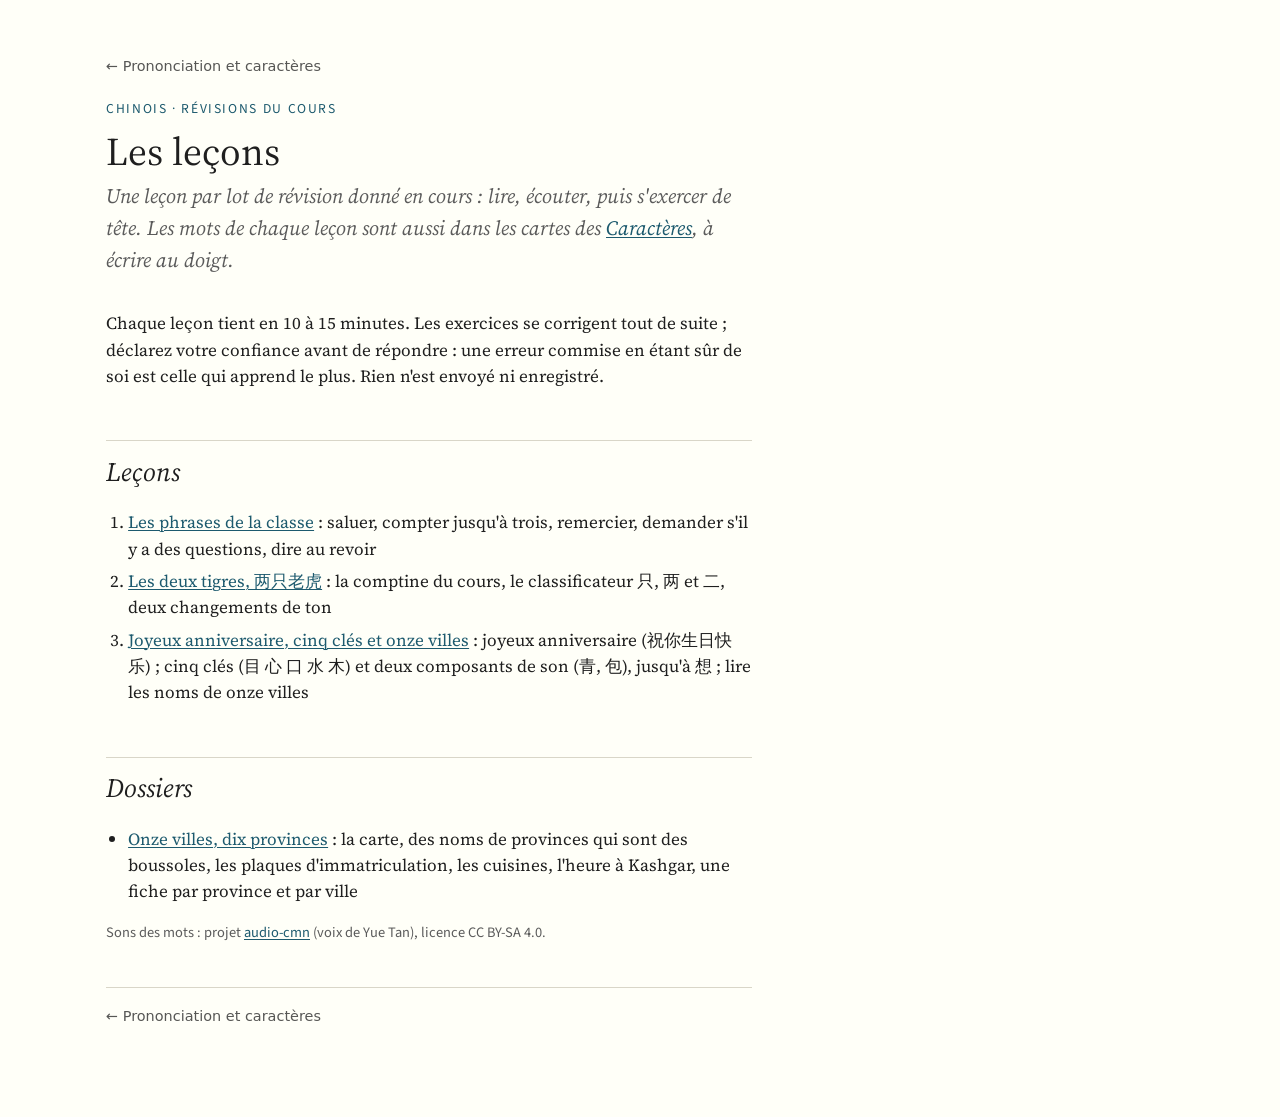
==== cours/index.html @ 0b8f527f "Leçons du cours sur le site : onglet « Leçons », pages publiques sans Agent Teach Les leçons et le d" ====
<!doctype html>
<html lang="fr" data-public>
<head>
<meta charset="utf-8">
<meta name="viewport" content="width=device-width, initial-scale=1">
<title>Chinois · Leçons</title>
<meta name="description" content="Leçons de révision du cours de chinois : les phrases de la classe, les chansons, les caractères et leurs composants.">
<link rel="stylesheet" href="assets/cours.css">
</head>
<body>
<main>
  <nav class="fil-retour" aria-label="Retour"><a href="../">← Prononciation et caractères</a></nav>
  <p class="surtitre">Chinois · révisions du cours</p>
  <h1>Les leçons</h1>
  <p class="chapeau">Une leçon par lot de révision donné en cours : lire, écouter, puis s'exercer de tête. Les mots de chaque leçon sont aussi dans les cartes des <a href="../hanzi/">Caractères</a>, à écrire au doigt.</p>
  <p>Chaque leçon tient en 10 à 15 minutes. Les exercices se corrigent tout de suite ; déclarez votre confiance avant de répondre : une erreur commise en étant sûr de soi est celle qui apprend le plus. Rien n'est envoyé ni enregistré.</p>

  <h2 id="lecons">Leçons</h2>
  <ol>
    <li><a href="lessons/0001-phrases-de-la-classe.html">Les phrases de la classe</a> : saluer, compter jusqu'à trois, remercier, demander s'il y a des questions, dire au revoir</li>
    <li><a href="lessons/0002-deux-tigres.html">Les deux tigres, 两只老虎</a> : la comptine du cours, le classificateur 只, 两 et 二, deux changements de ton</li>
    <li><a href="lessons/0003-troisieme-cours.html">Joyeux anniversaire, cinq clés et onze villes</a> : joyeux anniversaire (祝你生日快乐) ; cinq clés (目 心 口 水 木) et deux composants de son (青, 包), jusqu'à 想 ; lire les noms de onze villes</li>
  </ol>

  <h2 id="dossiers">Dossiers</h2>
  <ul>
    <li><a href="reference/villes-et-provinces.html">Onze villes, dix provinces</a> : la carte, des noms de provinces qui sont des boussoles, les plaques d'immatriculation, les cuisines, l'heure à Kashgar, une fiche par province et par ville</li>
  </ul>

  <p class="score">Sons des mots : projet <a href="https://github.com/hugolpz/audio-cmn">audio-cmn</a> (voix de Yue Tan), licence CC BY-SA 4.0.</p>
  <nav class="fil-retour bas" aria-label="Retour"><a href="../">← Prononciation et caractères</a></nav>
</main>
</body>
</html>
---- cours/assets/cours.css ----
/* Feuille de style commune aux leçons et fiches de Chinois (reprise d'Ornithologie, elle-même reprise de Parades topologiques).
   Inspiration : mise en page de Tufte (colonne de texte étroite, notes en marge). */

@import url("https://fonts.googleapis.com/css2?family=Source+Serif+4:ital,opsz,wght@0,8..60,400;0,8..60,600;1,8..60,400&family=Source+Sans+3:wght@400;600&family=JetBrains+Mono:wght@400&display=swap");

:root {
  --fond: #fffff8;
  --encre: #1f1f1f;
  --encre-douce: #5b5b5b;
  --filet: #d9d6c8;
  --accent: #1d5a6e;          /* bleu pétrole : titres, liens */
  --surface: #f6f3e6;         /* encadrés */
  --ok: #2e6b30;
  --ok-fond: #e7f1e3;
  --ko: #a1271b;
  --ko-fond: #f8e5e1;
  --alerte: #b26a00;
  --ligne-ouverte: #a8a49a;
  --serif: "Source Serif 4", "Georgia", "Cambria", serif;
  --sans: "Source Sans 3", "Segoe UI", "Helvetica Neue", sans-serif;
  --mono: "JetBrains Mono", "Consolas", monospace;
}

@media (prefers-color-scheme: dark) {
  :root:not([data-theme="light"]) {
    --fond: #1b1b19;
    --encre: #e9e6dc;
    --encre-douce: #a9a59a;
    --filet: #3d3b35;
    --accent: #7cc3d6;
    --surface: #24231f;
    --ok: #8fcf8a;
    --ok-fond: #1f2e1e;
    --ko: #f08a7c;
    --ko-fond: #3a2220;
    --alerte: #e8b04f;
    --ligne-ouverte: #6c695f;
  }
}
:root[data-theme="dark"] {
  --fond: #1b1b19;
  --encre: #e9e6dc;
  --encre-douce: #a9a59a;
  --filet: #3d3b35;
  --accent: #7cc3d6;
  --surface: #24231f;
  --ok: #8fcf8a;
  --ok-fond: #1f2e1e;
  --ko: #f08a7c;
  --ko-fond: #3a2220;
  --alerte: #e8b04f;
  --ligne-ouverte: #6c695f;
}

* { box-sizing: border-box; }
[hidden] { display: none !important; }

html { font-size: 17px; }

body {
  margin: 0;
  background: var(--fond);
  color: var(--encre);
  font-family: var(--serif);
  line-height: 1.55;
  -webkit-font-smoothing: antialiased;
}

/* Colonne principale + marge pour les notes */
main {
  max-width: 1100px;
  margin: 0 auto;
  padding: 3rem 16px 5rem;
}
main > *, section > * {
  max-width: 38rem;
}
section { max-width: none; }

/* ---------- Typographie ---------- */
h1 {
  font-weight: 400;
  font-size: 2.3rem;
  line-height: 1.15;
  margin: 0 0 0.3rem;
}
.surtitre {
  font-family: var(--sans);
  font-size: 0.8rem;
  letter-spacing: 0.12em;
  text-transform: uppercase;
  color: var(--accent);
  margin: 0 0 0.6rem;
}
.chapeau {
  font-size: 1.2rem;
  font-style: italic;
  color: var(--encre-douce);
  margin: 0.4rem 0 2rem;
}
h2 {
  font-weight: 400;
  font-style: italic;
  font-size: 1.55rem;
  margin: 3rem 0 0.8rem;
  padding-top: 0.6rem;
  border-top: 1px solid var(--filet);
}
h3 {
  font-weight: 600;
  font-size: 1.05rem;
  margin: 1.8rem 0 0.4rem;
}
p { margin: 0 0 1rem; }
a { color: var(--accent); text-decoration-thickness: 1px; text-underline-offset: 2px; }
strong { font-weight: 600; }
code, .mono { font-family: var(--mono); font-size: 0.85em; }

ul, ol { padding-left: 1.3rem; }
li { margin-bottom: 0.35rem; }

/* ---------- Bandeau d'infos ---------- */
.meta {
  display: flex;
  flex-wrap: wrap;
  gap: 0.4rem 1.4rem;
  font-family: var(--sans);
  font-size: 0.85rem;
  color: var(--encre-douce);
  padding: 0.7rem 0;
  border-top: 1px solid var(--filet);
  border-bottom: 1px solid var(--filet);
  margin-bottom: 2rem;
}
.meta b { color: var(--encre); font-weight: 600; }

/* ---------- Notes en marge (sidenotes) ---------- */
.note {
  float: right;
  clear: right;
  width: 15rem;
  margin-right: -17.5rem;
  margin-top: 0.2rem;
  font-size: 0.82rem;
  line-height: 1.4;
  color: var(--encre-douce);
  font-family: var(--sans);
}
/* Note posée seule, entre deux blocs (après un tableau ou une liste) : son flottant se cale
   sur le bord droit de <main>, pas sur celui de la colonne de texte. On la ramène dans la
   même marge que les notes dans le texte : bord droit à 38rem + 2.5rem + 15rem = 55.5rem. */
@media (min-width: 1061px) {
  main > .note, section > .note { margin-right: calc(100% - 55.5rem); }
}
@media (max-width: 1060px) {
  .note {
    float: none;
    display: block;
    width: auto;
    margin: 0.4rem 0 1rem;
    padding: 0.5rem 0.8rem;
    border-left: 2px solid var(--filet);
  }
}

/* ---------- Encadrés ---------- */
.encadre {
  background: var(--surface);
  border-left: 3px solid var(--accent);
  padding: 0.9rem 1.1rem;
  margin: 1.4rem 0;
}
.encadre > :last-child { margin-bottom: 0; }
.encadre .titre {
  font-family: var(--sans);
  font-size: 0.78rem;
  letter-spacing: 0.1em;
  text-transform: uppercase;
  color: var(--accent);
  margin-bottom: 0.4rem;
  display: block;
}

/* Formule centrée, mise en valeur (LaTeX entre $$…$$, rendu par assets/math.js) */
.formule {
  text-align: center;
  font-size: 1.05rem;
  margin: 1.2rem 0;
}

/* ---------- Mathématiques (KaTeX) ---------- */
.katex-display { overflow-x: auto; overflow-y: hidden; padding: 0.2rem 0; }
.formule .katex-display { margin: 0; }
.formule .legende {
  display: block;
  font-size: 0.8rem;
  font-style: normal;
  font-family: var(--sans);
  color: var(--encre-douce);
  margin-top: 0.3rem;
}

/* ---------- Tableaux ---------- */
table {
  border-collapse: collapse;
  margin: 1rem 0 1.4rem;
  font-size: 0.95rem;
  width: 100%;
}
th, td {
  text-align: left;
  padding: 0.35rem 0.7rem 0.35rem 0;
  border-bottom: 1px solid var(--filet);
  vertical-align: top;
}
th {
  font-family: var(--sans);
  font-weight: 600;
  font-size: 0.8rem;
  letter-spacing: 0.04em;
  color: var(--encre-douce);
  border-bottom: 1.5px solid var(--encre);
}
td.num, th.num { text-align: right; font-variant-numeric: tabular-nums; }

/* ---------- Figures ---------- */
figure { margin: 1.6rem 0; }
figure svg { display: block; max-width: 100%; height: auto; }
figcaption {
  font-family: var(--sans);
  font-size: 0.82rem;
  color: var(--encre-douce);
  margin-top: 0.4rem;
}

/* ---------- Pied de leçon ---------- */
.navigation {
  display: flex;
  justify-content: space-between;
  gap: 1rem;
  flex-wrap: wrap;
  font-family: var(--sans);
  font-size: 0.9rem;
  margin-top: 3rem;
  padding-top: 1rem;
  border-top: 1px solid var(--filet);
}
.inactif { color: var(--encre-douce); }

/* ---------- Impression ---------- */
@media print {
  html { font-size: 11pt; }
  body { background: #fff; color: #000; }
  main { padding: 0; max-width: none; }
  main > *, section > * { max-width: none; }
  .note {
    float: none; width: auto; margin: 0.3rem 0 0.8rem;
    padding-left: 0.6rem; border-left: 2px solid #ccc; color: #444;
  }
  .no-print, button, .simu-commandes { display: none !important; }
  h2 { break-after: avoid; }
  .encadre, figure, .exo { break-inside: avoid; }
  a { color: #000; }
}

/* ======================================================================
   Composant : exercices (quiz.js)
   ====================================================================== */
.exo {
  border: 1px solid var(--filet);
  border-left: 3px solid var(--encre-douce);
  padding: 0.9rem 1.1rem 0.8rem;
  margin: 1.3rem 0;
  background: var(--fond);
}
.exo.exo-reussi { border-left-color: var(--ok); }
.exo .num-exo {
  font-family: var(--sans);
  font-size: 0.75rem;
  letter-spacing: 0.1em;
  text-transform: uppercase;
  color: var(--encre-douce);
  display: block;
  margin-bottom: 0.3rem;
}
.exo-saisie {
  display: flex;
  flex-wrap: wrap;
  align-items: center;
  gap: 0.5rem;
  margin: 0.4rem 0 0.6rem;
}
.exo-saisie input {
  font: inherit;
  font-family: var(--mono);
  width: 7.5rem;
  padding: 0.3rem 0.5rem;
  border: 1px solid var(--filet);
  background: var(--surface);
  color: var(--encre);
}
.exo-unite { font-family: var(--sans); color: var(--encre-douce); }
button {
  font-family: var(--sans);
  font-size: 0.88rem;
  padding: 0.35rem 0.9rem;
  border: 1px solid var(--accent);
  background: var(--accent);
  color: var(--fond);
  cursor: pointer;
}
button:hover { filter: brightness(1.1); }
button:focus-visible, input:focus-visible, .zone-clic:focus-visible {
  outline: 2px solid var(--accent);
  outline-offset: 2px;
}
.bouton-secondaire {
  background: transparent;
  color: var(--accent);
}
.retour { font-family: var(--sans); font-size: 0.9rem; }
.retour-ok { color: var(--ok); }
.retour-ko { color: var(--ko); }
div.retour { margin: 0.3rem 0 0.6rem; min-height: 1.2em; }

.choix { list-style: none; padding: 0; margin: 0.6rem 0 0.2rem; }
.choix li { margin: 0 0 0.4rem; }
.choix-bouton {
  display: block;
  width: 100%;
  text-align: left;
  font-family: var(--serif);
  font-size: 1rem;
  padding: 0.45rem 0.8rem;
  background: var(--surface);
  color: var(--encre);
  border: 1px solid var(--filet);
}
.choix-bouton:hover { border-color: var(--accent); filter: none; }
.choix-bouton.choix-ok { background: var(--ok-fond); border-color: var(--ok); }
.choix-bouton.choix-ko { background: var(--ko-fond); border-color: var(--ko); opacity: 0.8; cursor: default; }

.solution {
  margin-top: 0.7rem;
  padding: 0.7rem 0.9rem;
  background: var(--surface);
  font-size: 0.95rem;
}
.solution > :last-child { margin-bottom: 0; }
.exo > .bouton-secondaire { margin-top: 0.2rem; }
/* Exercice « papier et stylo » (data-papier, quiz.js) */
.etiquette-papier {
  display: inline-block; margin-left: 0.6rem; padding: 0.05rem 0.45rem;
  font-family: var(--sans); font-size: 0.75rem; font-weight: 600;
  border: 1px solid var(--accent); color: var(--accent); border-radius: 3px;
}
.exo > .bouton-papier { display: block; margin: 0.4rem 0; }
.bouton-papier[aria-pressed="true"] { border-color: var(--accent); color: var(--accent); }
.choix-bouton[aria-pressed="true"] { border-color: var(--accent); box-shadow: inset 3px 0 0 var(--accent); }
.choix-bouton:disabled:not(.choix-ko) { opacity: 0.6; cursor: default; }

/* Niveau de confiance, déclaré avant le premier essai */
.confiance {
  display: flex;
  flex-wrap: wrap;
  align-items: center;
  gap: 0.4rem;
  margin: 0.5rem 0 0.3rem;
  font-family: var(--sans);
  font-size: 0.85rem;
}
.confiance span { color: var(--encre-douce); margin-right: 0.2rem; }
.confiance button {
  font-size: 0.82rem;
  padding: 0.25rem 0.75rem;
  border: 1px solid var(--filet);
  border-radius: 999px;
  background: var(--surface);
  color: var(--encre);
}
.confiance button:hover { border-color: var(--accent); filter: none; }
.confiance button[aria-pressed="true"] { border-color: var(--accent); background: var(--accent); color: var(--fond); }
.confiance button:disabled { cursor: default; }
.confiance button:disabled:not([aria-pressed="true"]) { opacity: 0.45; }
.confiance-manquante span { color: var(--ko); font-weight: 600; }

/* Récapitulatif à coller dans le terminal */
.quiz-recap {
  font-family: var(--sans);
  font-size: 0.9rem;
  border: 1px solid var(--filet);
  background: var(--surface);
  padding: 0.9rem 1.1rem;
  margin: 1.6rem 0;
}
.quiz-recap .score-recap { font-size: 1.05rem; font-weight: 600; }
.quiz-recap pre {
  white-space: pre-wrap;
  word-break: break-word;
  font-family: var(--mono);
  font-size: 0.78rem;
  background: var(--fond);
  border: 1px solid var(--filet);
  padding: 0.6rem 0.7rem;
}
@media print { .confiance, .quiz-recap { display: none; } }

.score {
  font-family: var(--sans);
  font-size: 0.85rem;
  color: var(--encre-douce);
}


/* Fil de retour : premier élément de <main> sur chaque page (sommaire, leçon, fiche) */
.fil-retour { font: 500 0.85rem/1.4 system-ui, sans-serif; margin: 0 0 1rem; display: flex; flex-wrap: wrap; gap: 0.3rem 1rem; }
.fil-retour a { color: inherit; opacity: 0.75; text-decoration: none; padding-block: 0.3rem; }
.fil-retour a:hover { opacity: 1; text-decoration: underline; }
@media print { .fil-retour { display: none; } }

/* ======================================================================
   Fiches de référence : formules de poche, « Retrouver », rappels repliés
   ====================================================================== */
.en { font-style: italic; color: var(--encre-douce); }
.table-wrap { max-width: 46rem; overflow-x: auto; }

/* Encadré dépliable : démonstration « Retrouver » et rappels */
details {
  margin: 0.5rem 0;
  font-family: var(--sans);
  font-size: 0.88rem;
  line-height: 1.5;
}
details > summary {
  cursor: pointer;
  color: var(--accent);
  font-weight: 600;
  font-size: 0.8rem;
  letter-spacing: 0.03em;
}
details[open] > summary { margin-bottom: 0.4rem; }
details > :not(summary) { margin-left: 0.9rem; }
details > p:last-child, details > ul:last-child, details > ol:last-child { margin-bottom: 0.3rem; }
details .formule { font-family: var(--serif); font-size: 1.05rem; margin: 0.6rem 0; }

/* Formules de poche : trois colonnes, empilées sur téléphone */
table.poche td:first-child { font-family: var(--sans); font-weight: 600; font-size: 0.85rem; width: 9rem; }
table.poche td.f { white-space: nowrap; }
@media (max-width: 640px) {
  table.poche, table.poche tbody, table.poche tr, table.poche td { display: block; width: auto; }
  table.poche tr:first-child { display: none; }
  table.poche tr { border-bottom: 1px solid var(--filet); padding: 0.5rem 0; }
  table.poche td, table.poche td:first-child { border: 0; padding: 0.15rem 0; width: auto; }
  table.poche td.f { white-space: normal; }
}

/* Rappels : une ligne repliée par notion, discrète */
.rappels details {
  border-top: 1px solid var(--filet);
  padding: 0.45rem 0;
  margin: 0;
}
.rappels details:last-child { border-bottom: 1px solid var(--filet); }
.rappels summary { color: var(--encre); font-weight: 500; font-size: 0.9rem; letter-spacing: 0; }
.rappels summary .en { font-weight: 400; }
:target > summary, details:target > summary { background: var(--surface); }

@media print {
  details > summary { color: #000; }
  .table-wrap { overflow: visible; }
}


/* ======================================================================
   Chinois : caractères, pinyin, sons
   ====================================================================== */

.hz { font-family: "PingFang SC", "Noto Sans SC", "Microsoft YaHei", sans-serif; font-size: 1.35em; letter-spacing: 0.05em; }
.py { font-family: var(--sans); color: var(--accent); }
.lit { font-style: italic; color: var(--encre-douce); }

/* Tableau des phrases : français, caractères, pinyin, son. Empilé sur téléphone. */
table.phrases td { vertical-align: middle; }
table.phrases td.hz { white-space: nowrap; }
@media (max-width: 40rem) {
  table.phrases, table.phrases tbody, table.phrases tr, table.phrases td { display: block; width: auto; border: none; padding: 0.1rem 0; }
  table.phrases tr:first-child { display: none; }
  table.phrases tr { padding: 0.6rem 0; border-bottom: 1px solid var(--filet); }
}

/* Bouton d'écoute (assets/son.js) */
button.son { font-size: 0.8rem; padding: 0.15rem 0.55rem; margin-left: 0.3rem; vertical-align: middle; }

/* Paroles de chanson : une ligne = caractères, pinyin, traduction */
.paroles { list-style: none; padding-left: 0; }
.paroles li { margin: 0 0 0.9rem; }
.paroles .hz, .paroles .py, .paroles .lit { display: block; }
.paroles .bis { font-family: var(--sans); font-size: 0.8rem; color: var(--encre-douce); }

/* Repli : cacher le chinois ou le français pour s'interroger soi-même (assets/son.js) */
.masquer-zh .masquable.zh, .masquer-fr .masquable.fr { color: transparent; background: var(--surface); border-radius: 3px; cursor: pointer; }
.masquer-zh .masquable.zh.vu, .masquer-fr .masquable.fr.vu { color: inherit; background: none; }
.interrupteurs { display: flex; flex-wrap: wrap; gap: 0.8rem; font-family: var(--sans); font-size: 0.9rem; margin: 0.6rem 0 1rem; }

/* Navigation en haut et en bas de page : la barre des leçons est recopiée sous le fil de retour (« haut »),
   le fil de retour est recopié sous la barre des leçons (« bas »). */
.navigation.haut { margin: 0 0 1.5rem; padding: 0 0 0.8rem; border-top: none; border-bottom: 1px solid var(--filet); }
.fil-retour.bas { margin: 2.5rem 0 0; padding-top: 0.8rem; border-top: 1px solid var(--filet); }
.navigation + .fil-retour.bas { margin-top: 0.4rem; padding-top: 0; border-top: none; }
@media print { .navigation.haut { display: none; } }
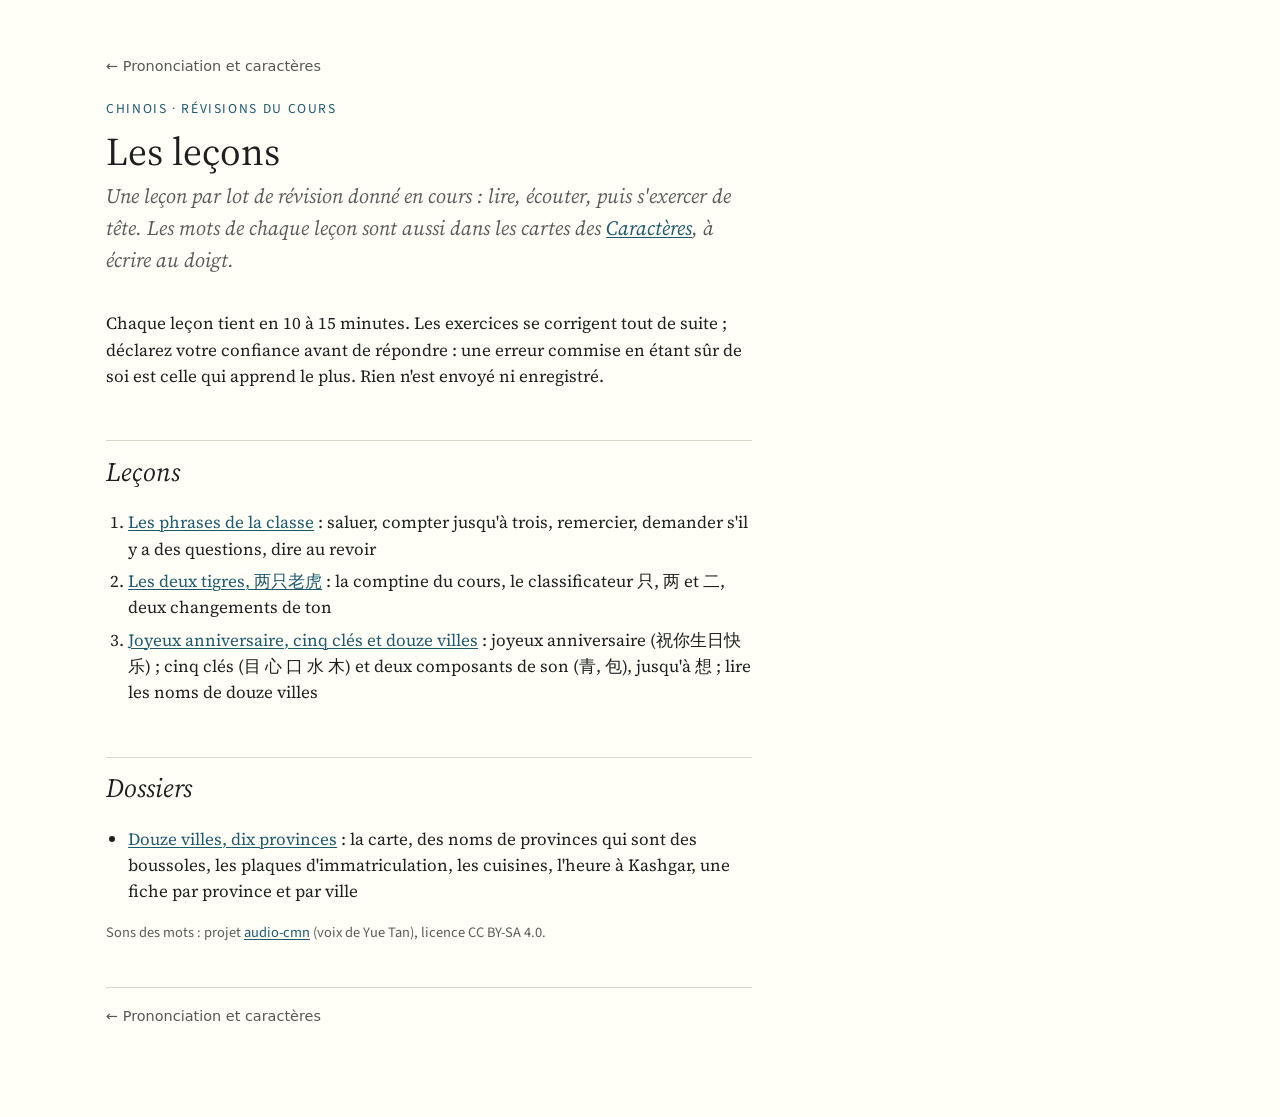
==== commit e4989b1a: "Ajout de Jinan (济南) : carte, fiche, piège de lecture et cartes des Sinogrammes Co-Authored-By: Claud" ====
--- a/cours/index.html
+++ b/cours/index.html
@@ -19,12 +19,12 @@
   <ol>
     <li><a href="lessons/0001-phrases-de-la-classe.html">Les phrases de la classe</a> : saluer, compter jusqu'à trois, remercier, demander s'il y a des questions, dire au revoir</li>
     <li><a href="lessons/0002-deux-tigres.html">Les deux tigres, 两只老虎</a> : la comptine du cours, le classificateur 只, 两 et 二, deux changements de ton</li>
-    <li><a href="lessons/0003-troisieme-cours.html">Joyeux anniversaire, cinq clés et onze villes</a> : joyeux anniversaire (祝你生日快乐) ; cinq clés (目 心 口 水 木) et deux composants de son (青, 包), jusqu'à 想 ; lire les noms de onze villes</li>
+    <li><a href="lessons/0003-troisieme-cours.html">Joyeux anniversaire, cinq clés et douze villes</a> : joyeux anniversaire (祝你生日快乐) ; cinq clés (目 心 口 水 木) et deux composants de son (青, 包), jusqu'à 想 ; lire les noms de douze villes</li>
   </ol>
 
   <h2 id="dossiers">Dossiers</h2>
   <ul>
-    <li><a href="reference/villes-et-provinces.html">Onze villes, dix provinces</a> : la carte, des noms de provinces qui sont des boussoles, les plaques d'immatriculation, les cuisines, l'heure à Kashgar, une fiche par province et par ville</li>
+    <li><a href="reference/villes-et-provinces.html">Douze villes, dix provinces</a> : la carte, des noms de provinces qui sont des boussoles, les plaques d'immatriculation, les cuisines, l'heure à Kashgar, une fiche par province et par ville</li>
   </ul>
 
   <p class="score">Sons des mots : projet <a href="https://github.com/hugolpz/audio-cmn">audio-cmn</a> (voix de Yue Tan), licence CC BY-SA 4.0.</p>
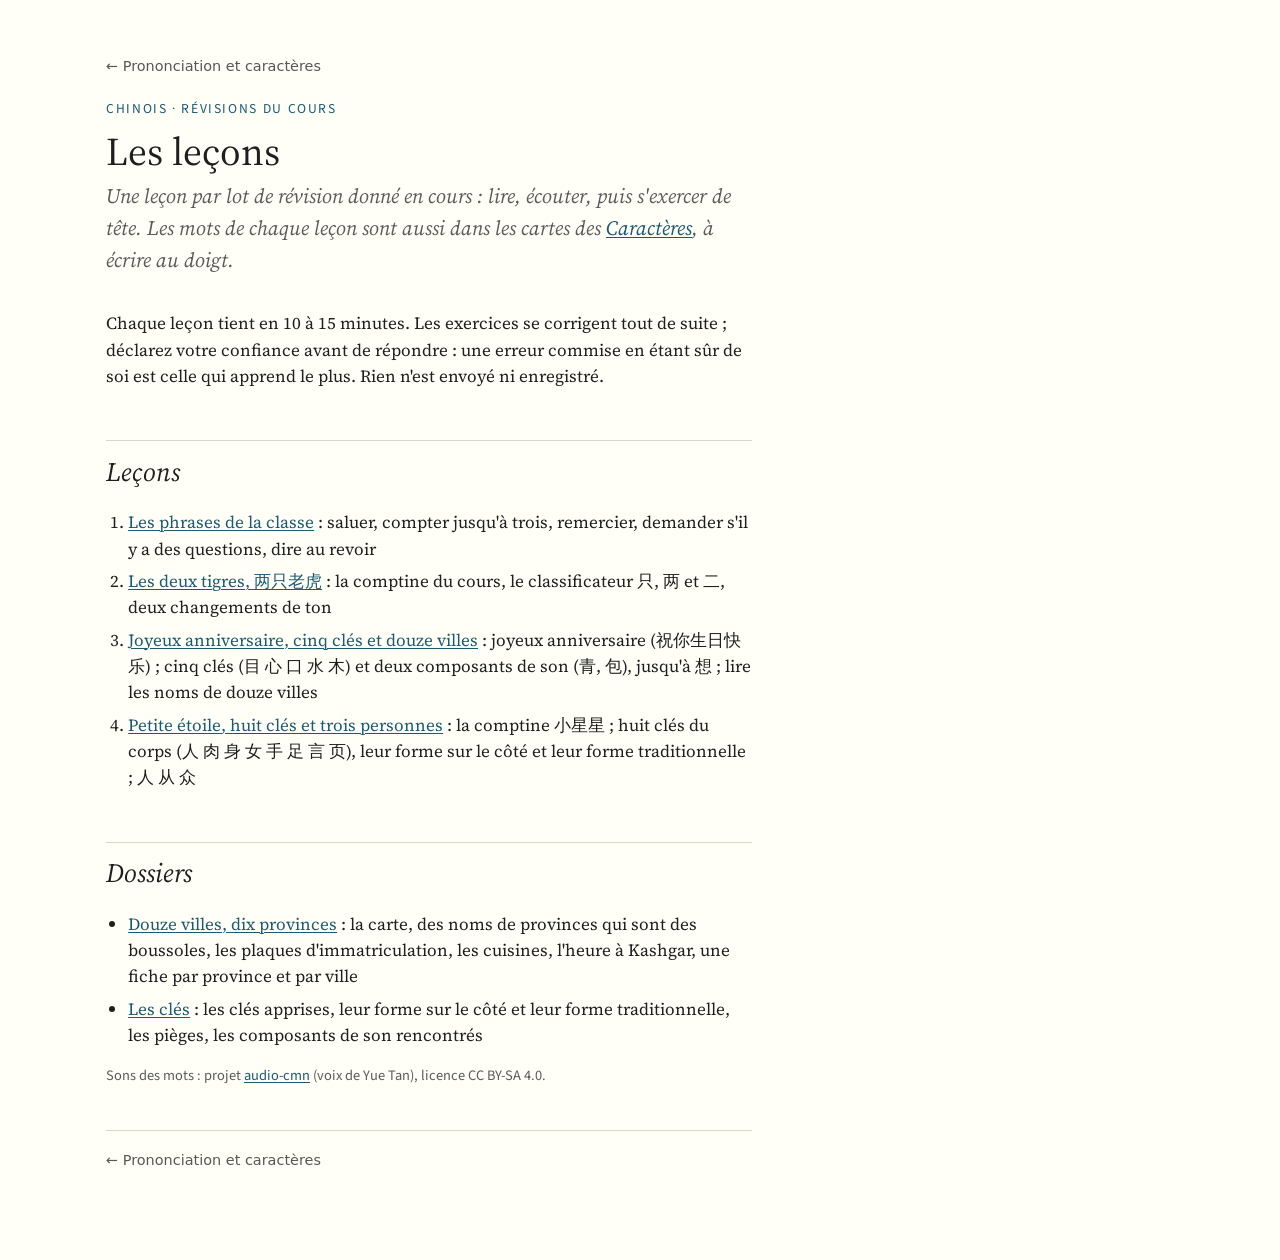
==== commit c42206ae: "Leçon 4 : petite étoile, huit clés et 人从众 ; Sinogrammes : cinq villes d'abord, puis les mots de la l" ====
--- a/cours/index.html
+++ b/cours/index.html
@@ -20,11 +20,13 @@
     <li><a href="lessons/0001-phrases-de-la-classe.html">Les phrases de la classe</a> : saluer, compter jusqu'à trois, remercier, demander s'il y a des questions, dire au revoir</li>
     <li><a href="lessons/0002-deux-tigres.html">Les deux tigres, 两只老虎</a> : la comptine du cours, le classificateur 只, 两 et 二, deux changements de ton</li>
     <li><a href="lessons/0003-troisieme-cours.html">Joyeux anniversaire, cinq clés et douze villes</a> : joyeux anniversaire (祝你生日快乐) ; cinq clés (目 心 口 水 木) et deux composants de son (青, 包), jusqu'à 想 ; lire les noms de douze villes</li>
+    <li><a href="lessons/0004-petite-etoile.html">Petite étoile, huit clés et trois personnes</a> : la comptine 小星星 ; huit clés du corps (人 肉 身 女 手 足 言 页), leur forme sur le côté et leur forme traditionnelle ; 人 从 众</li>
   </ol>
 
   <h2 id="dossiers">Dossiers</h2>
   <ul>
     <li><a href="reference/villes-et-provinces.html">Douze villes, dix provinces</a> : la carte, des noms de provinces qui sont des boussoles, les plaques d'immatriculation, les cuisines, l'heure à Kashgar, une fiche par province et par ville</li>
+    <li><a href="reference/cles.html">Les clés</a> : les clés apprises, leur forme sur le côté et leur forme traditionnelle, les pièges, les composants de son rencontrés</li>
   </ul>
 
   <p class="score">Sons des mots : projet <a href="https://github.com/hugolpz/audio-cmn">audio-cmn</a> (voix de Yue Tan), licence CC BY-SA 4.0.</p>
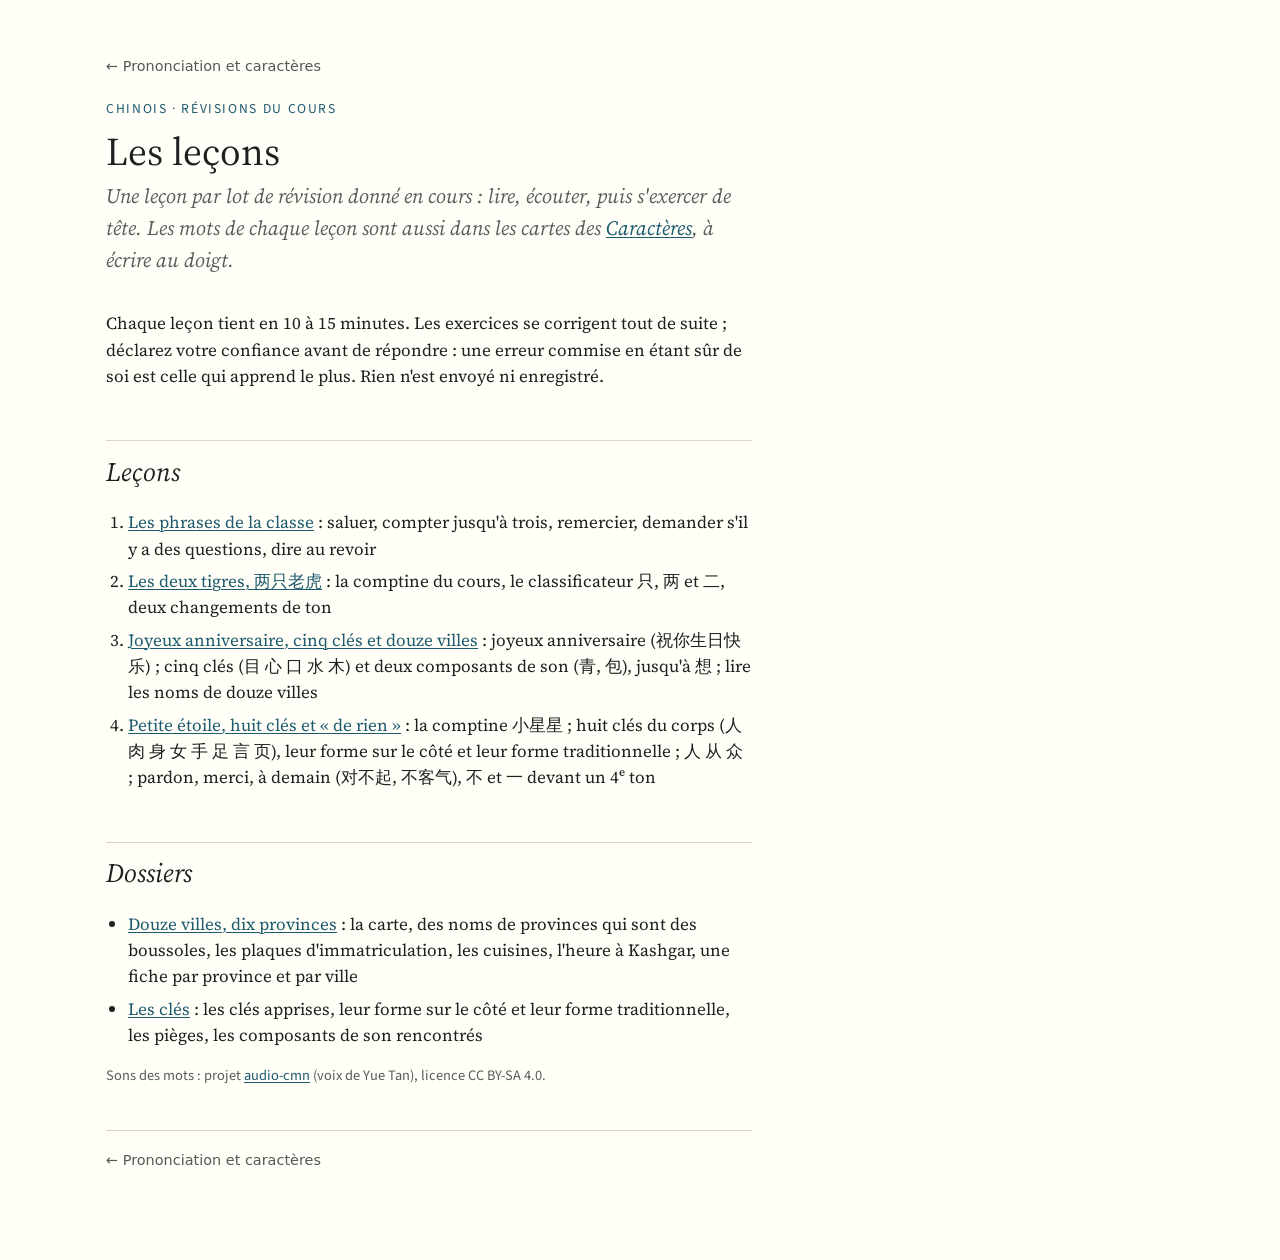
==== commit b26b3bf1: "Sinogrammes : bouton « Passer » (la carte revient dans 15 min) ; leçon 4, partie 4 : pardon, merci, " ====
--- a/cours/index.html
+++ b/cours/index.html
@@ -20,7 +20,7 @@
     <li><a href="lessons/0001-phrases-de-la-classe.html">Les phrases de la classe</a> : saluer, compter jusqu'à trois, remercier, demander s'il y a des questions, dire au revoir</li>
     <li><a href="lessons/0002-deux-tigres.html">Les deux tigres, 两只老虎</a> : la comptine du cours, le classificateur 只, 两 et 二, deux changements de ton</li>
     <li><a href="lessons/0003-troisieme-cours.html">Joyeux anniversaire, cinq clés et douze villes</a> : joyeux anniversaire (祝你生日快乐) ; cinq clés (目 心 口 水 木) et deux composants de son (青, 包), jusqu'à 想 ; lire les noms de douze villes</li>
-    <li><a href="lessons/0004-petite-etoile.html">Petite étoile, huit clés et trois personnes</a> : la comptine 小星星 ; huit clés du corps (人 肉 身 女 手 足 言 页), leur forme sur le côté et leur forme traditionnelle ; 人 从 众</li>
+    <li><a href="lessons/0004-petite-etoile.html">Petite étoile, huit clés et « de rien »</a> : la comptine 小星星 ; huit clés du corps (人 肉 身 女 手 足 言 页), leur forme sur le côté et leur forme traditionnelle ; 人 从 众 ; pardon, merci, à demain (对不起, 不客气), 不 et 一 devant un 4ᵉ ton</li>
   </ol>
 
   <h2 id="dossiers">Dossiers</h2>
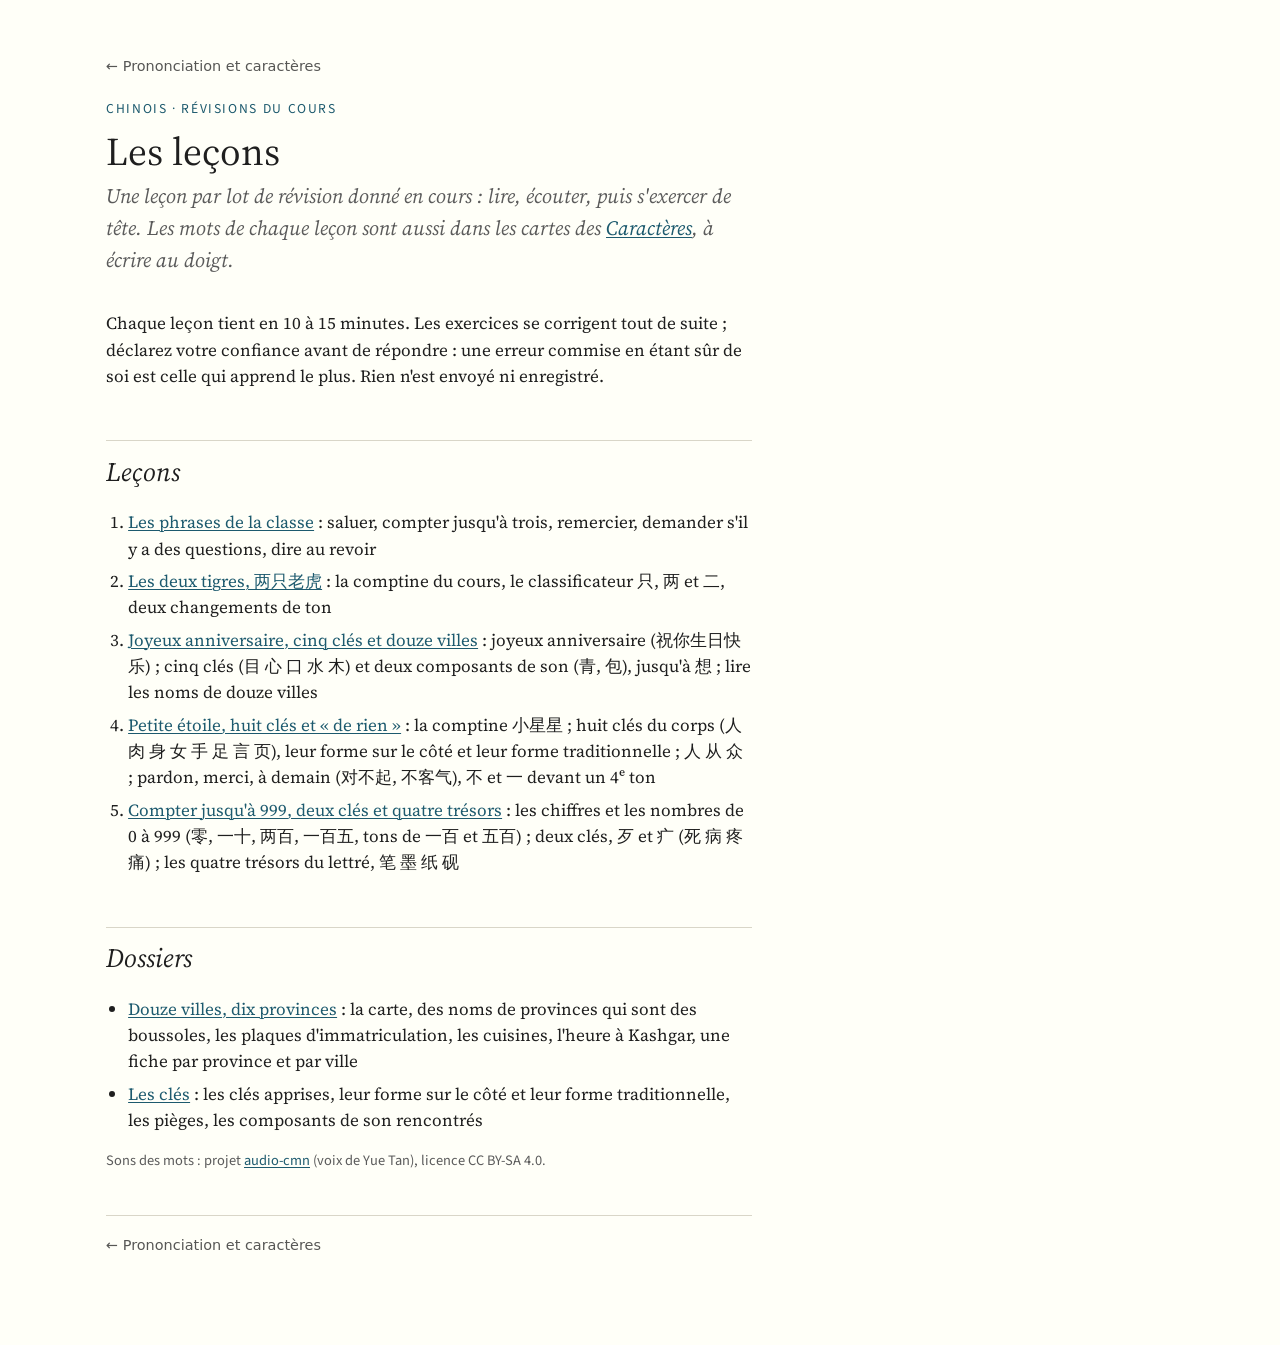
==== commit cacf3ed9: "Leçon 5 : nombres, clés 歹 疒, quatre trésors" ====
--- a/cours/index.html
+++ b/cours/index.html
@@ -21,6 +21,7 @@
     <li><a href="lessons/0002-deux-tigres.html">Les deux tigres, 两只老虎</a> : la comptine du cours, le classificateur 只, 两 et 二, deux changements de ton</li>
     <li><a href="lessons/0003-troisieme-cours.html">Joyeux anniversaire, cinq clés et douze villes</a> : joyeux anniversaire (祝你生日快乐) ; cinq clés (目 心 口 水 木) et deux composants de son (青, 包), jusqu'à 想 ; lire les noms de douze villes</li>
     <li><a href="lessons/0004-petite-etoile.html">Petite étoile, huit clés et « de rien »</a> : la comptine 小星星 ; huit clés du corps (人 肉 身 女 手 足 言 页), leur forme sur le côté et leur forme traditionnelle ; 人 从 众 ; pardon, merci, à demain (对不起, 不客气), 不 et 一 devant un 4ᵉ ton</li>
+    <li><a href="lessons/0005-nombres.html">Compter jusqu'à 999, deux clés et quatre trésors</a> : les chiffres et les nombres de 0 à 999 (零, 一十, 两百, 一百五, tons de 一百 et 五百) ; deux clés, 歹 et 疒 (死 病 疼 痛) ; les quatre trésors du lettré, 笔 墨 纸 砚</li>
   </ol>
 
   <h2 id="dossiers">Dossiers</h2>
--- a/cours/assets/cours.css
+++ b/cours/assets/cours.css
@@ -299,6 +299,12 @@
   background: var(--surface);
   color: var(--encre);
 }
+.exo-saisie input.saisie-texte {
+  font-family: var(--serif, inherit);
+  width: 16rem;
+  max-width: 100%;
+  font-size: 1.1rem;
+}
 .exo-unite { font-family: var(--sans); color: var(--encre-douce); }
 button {
   font-family: var(--sans);
@@ -486,6 +492,16 @@
   table.phrases, table.phrases tbody, table.phrases tr, table.phrases td { display: block; width: auto; border: none; padding: 0.1rem 0; }
   table.phrases tr:first-child { display: none; }
   table.phrases tr { padding: 0.6rem 0; border-bottom: 1px solid var(--filet); }
+  /* Étiquettes posées par assets/tableaux.js : le titre de la colonne devant chaque valeur,
+     sauf pour la première cellule, qui sert de titre à la ligne. */
+  table.etiquete td.vide { display: none; }
+  table.etiquete td:first-child { font-size: 1.15rem; padding-bottom: 0.25rem; }
+  table.etiquete td[data-label]:not(:first-child) { position: relative; padding-left: 7.2rem; }
+  table.etiquete td[data-label]:not(:first-child)::before {
+    content: attr(data-label);
+    position: absolute; left: 0; top: 0.15rem; width: 6.8rem;
+    font: 500 0.75rem/1.5 var(--sans); color: var(--encre-douce);
+  }
 }
 
 /* Bouton d'écoute (assets/son.js) */
@@ -508,3 +524,7 @@
 .fil-retour.bas { margin: 2.5rem 0 0; padding-top: 0.8rem; border-top: 1px solid var(--filet); }
 .navigation + .fil-retour.bas { margin-top: 0.4rem; padding-top: 0; border-top: none; }
 @media print { .navigation.haut { display: none; } }
+
+/* Dialogue : ton prononcé noté à côté de la réplique, en petit (« Bù kèqi ! (on écrit bù, on dit bú) ») */
+.paroles .dit { font-family: var(--sans); font-size: 0.78rem; color: var(--encre-douce); white-space: nowrap; }
+.paroles .dit i { font-style: normal; color: inherit; }
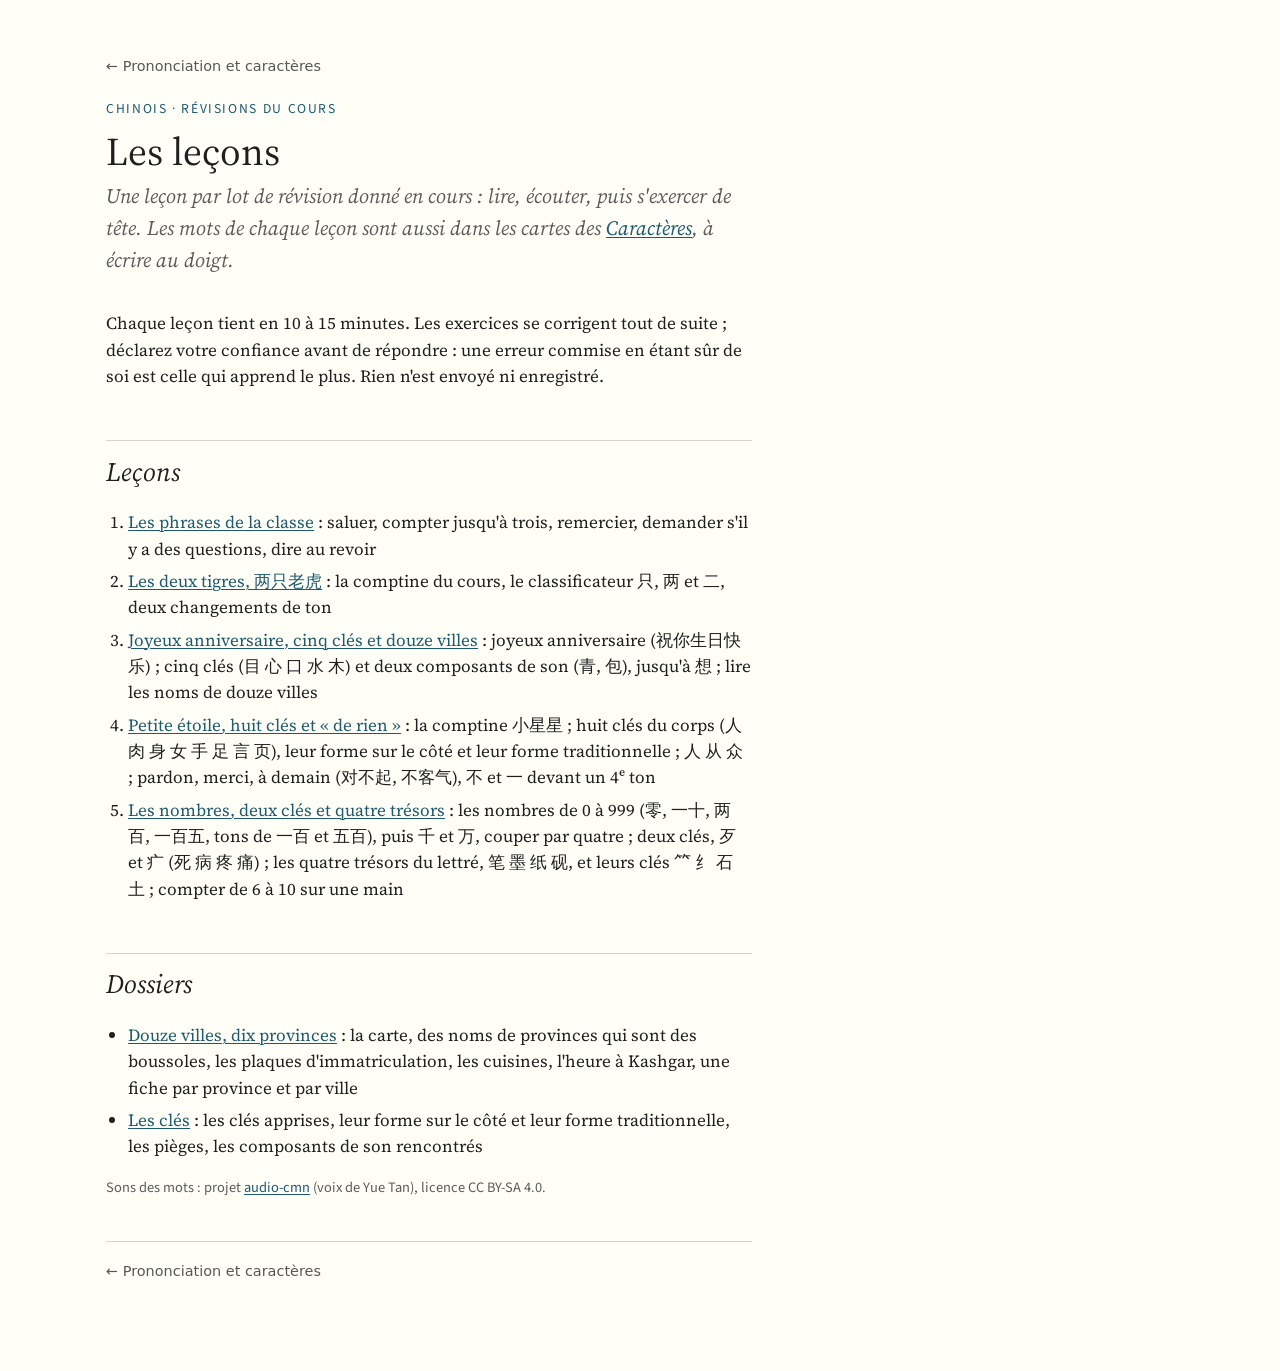
==== commit a370b6a1: "Leçon 5 : quatre clés, 千 et 万, gestes de 6 à 10" ====
--- a/cours/index.html
+++ b/cours/index.html
@@ -21,7 +21,7 @@
     <li><a href="lessons/0002-deux-tigres.html">Les deux tigres, 两只老虎</a> : la comptine du cours, le classificateur 只, 两 et 二, deux changements de ton</li>
     <li><a href="lessons/0003-troisieme-cours.html">Joyeux anniversaire, cinq clés et douze villes</a> : joyeux anniversaire (祝你生日快乐) ; cinq clés (目 心 口 水 木) et deux composants de son (青, 包), jusqu'à 想 ; lire les noms de douze villes</li>
     <li><a href="lessons/0004-petite-etoile.html">Petite étoile, huit clés et « de rien »</a> : la comptine 小星星 ; huit clés du corps (人 肉 身 女 手 足 言 页), leur forme sur le côté et leur forme traditionnelle ; 人 从 众 ; pardon, merci, à demain (对不起, 不客气), 不 et 一 devant un 4ᵉ ton</li>
-    <li><a href="lessons/0005-nombres.html">Compter jusqu'à 999, deux clés et quatre trésors</a> : les chiffres et les nombres de 0 à 999 (零, 一十, 两百, 一百五, tons de 一百 et 五百) ; deux clés, 歹 et 疒 (死 病 疼 痛) ; les quatre trésors du lettré, 笔 墨 纸 砚</li>
+    <li><a href="lessons/0005-nombres.html">Les nombres, deux clés et quatre trésors</a> : les nombres de 0 à 999 (零, 一十, 两百, 一百五, tons de 一百 et 五百), puis 千 et 万, couper par quatre ; deux clés, 歹 et 疒 (死 病 疼 痛) ; les quatre trésors du lettré, 笔 墨 纸 砚, et leurs clés ⺮ 纟 石 土 ; compter de 6 à 10 sur une main</li>
   </ol>
 
   <h2 id="dossiers">Dossiers</h2>
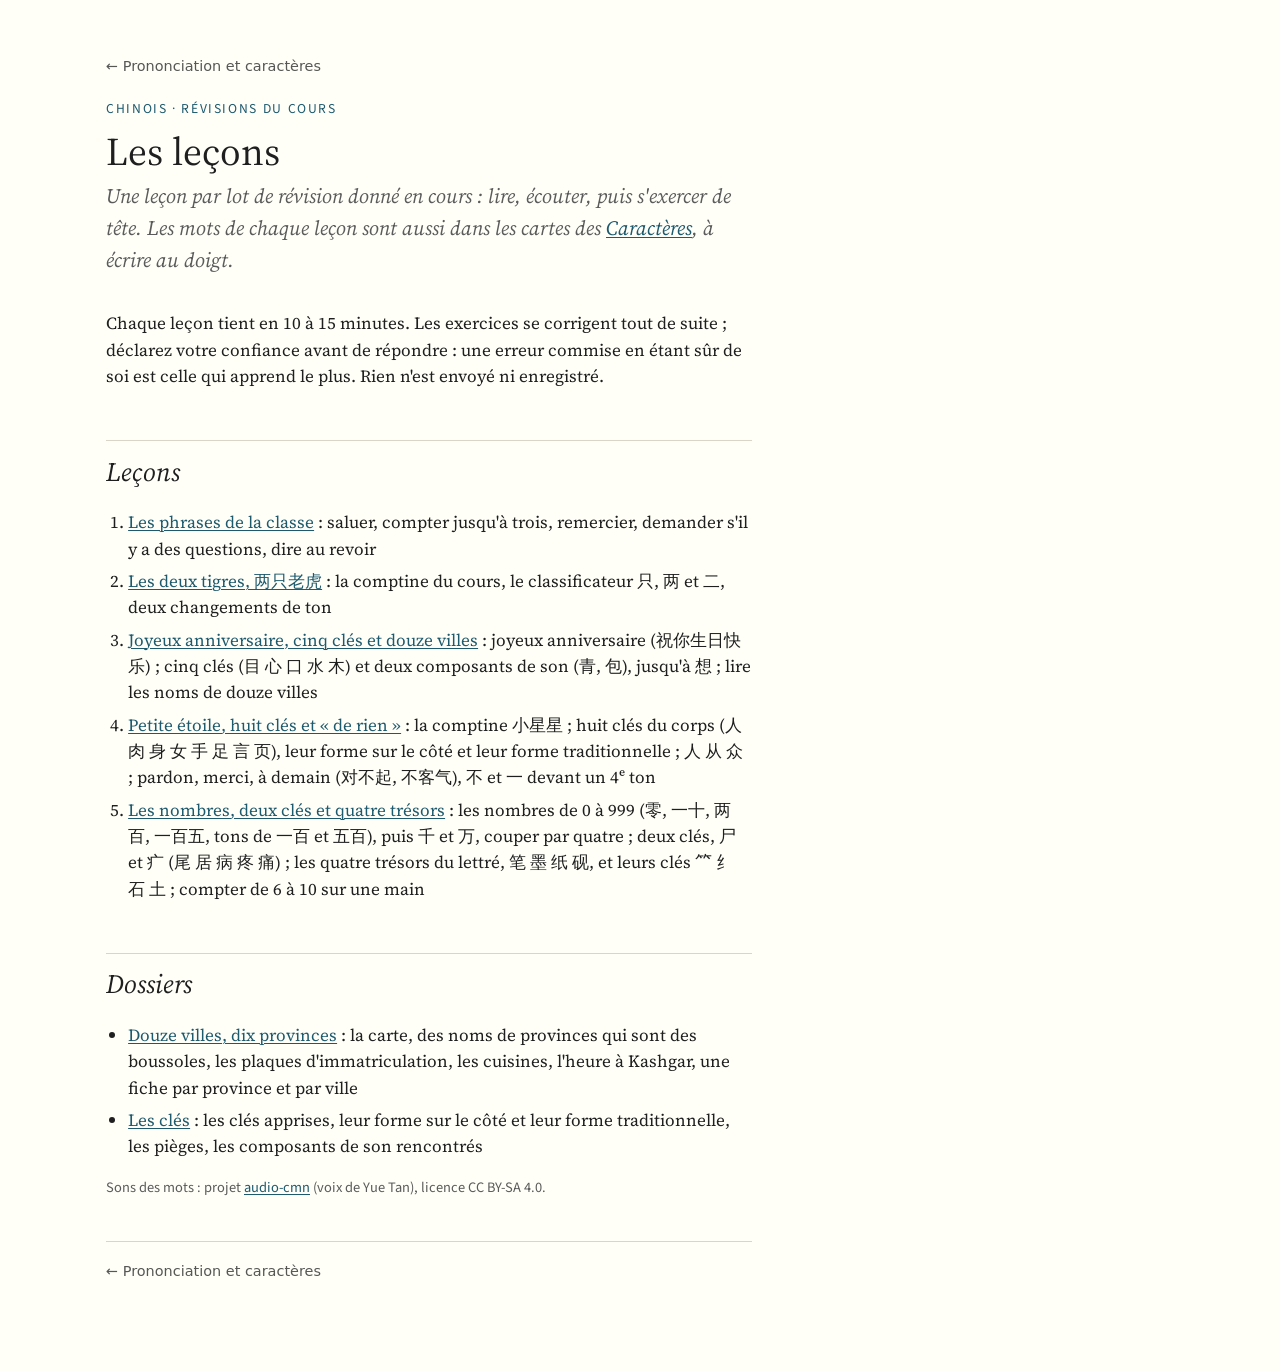
==== commit 3fe1c8bf: "Leçon 5 : la clé 尸 remplace 歹 ; leçon 4 : les mots de l'œil Co-Authored-By: Claude Opus 5.5 <noreply" ====
--- a/cours/index.html
+++ b/cours/index.html
@@ -21,7 +21,7 @@
     <li><a href="lessons/0002-deux-tigres.html">Les deux tigres, 两只老虎</a> : la comptine du cours, le classificateur 只, 两 et 二, deux changements de ton</li>
     <li><a href="lessons/0003-troisieme-cours.html">Joyeux anniversaire, cinq clés et douze villes</a> : joyeux anniversaire (祝你生日快乐) ; cinq clés (目 心 口 水 木) et deux composants de son (青, 包), jusqu'à 想 ; lire les noms de douze villes</li>
     <li><a href="lessons/0004-petite-etoile.html">Petite étoile, huit clés et « de rien »</a> : la comptine 小星星 ; huit clés du corps (人 肉 身 女 手 足 言 页), leur forme sur le côté et leur forme traditionnelle ; 人 从 众 ; pardon, merci, à demain (对不起, 不客气), 不 et 一 devant un 4ᵉ ton</li>
-    <li><a href="lessons/0005-nombres.html">Les nombres, deux clés et quatre trésors</a> : les nombres de 0 à 999 (零, 一十, 两百, 一百五, tons de 一百 et 五百), puis 千 et 万, couper par quatre ; deux clés, 歹 et 疒 (死 病 疼 痛) ; les quatre trésors du lettré, 笔 墨 纸 砚, et leurs clés ⺮ 纟 石 土 ; compter de 6 à 10 sur une main</li>
+    <li><a href="lessons/0005-nombres.html">Les nombres, deux clés et quatre trésors</a> : les nombres de 0 à 999 (零, 一十, 两百, 一百五, tons de 一百 et 五百), puis 千 et 万, couper par quatre ; deux clés, 尸 et 疒 (尾 居 病 疼 痛) ; les quatre trésors du lettré, 笔 墨 纸 砚, et leurs clés ⺮ 纟 石 土 ; compter de 6 à 10 sur une main</li>
   </ol>
 
   <h2 id="dossiers">Dossiers</h2>
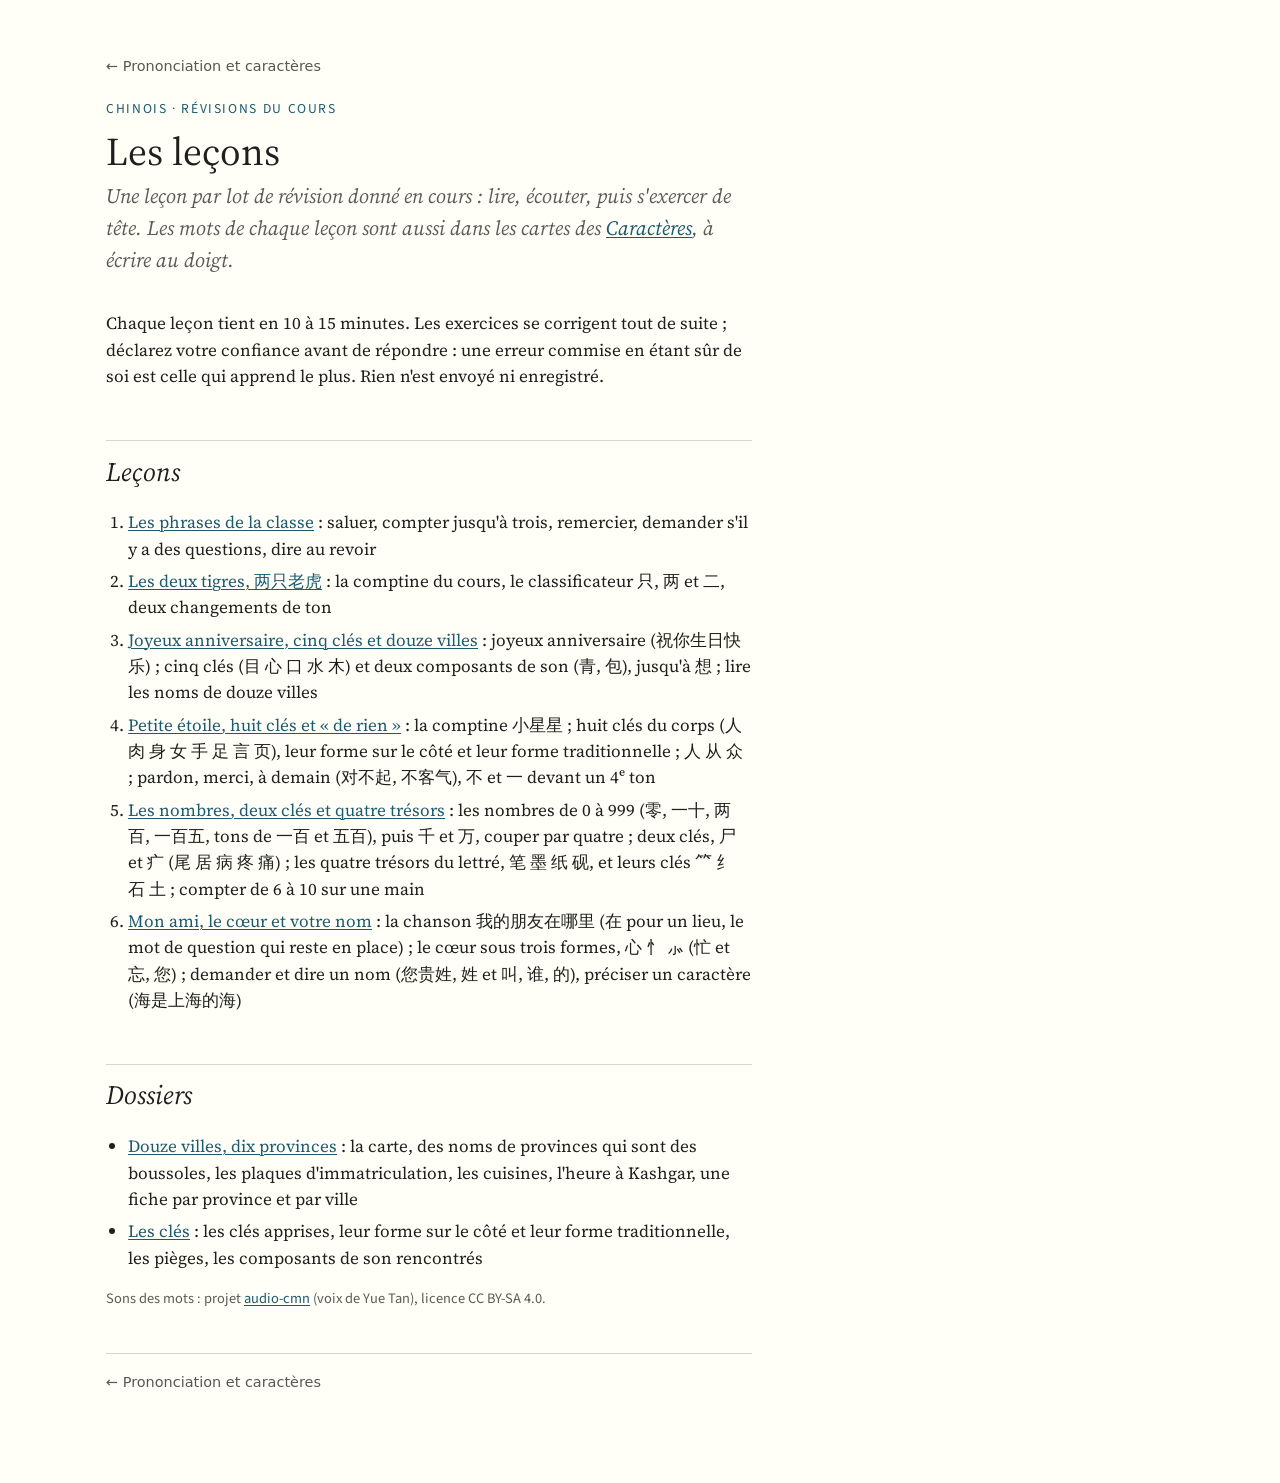
==== commit 26b677b5: "Leçon 6 : mon ami, le cœur et votre nom ; 24 mots aux Caractères (listes l6, l6b, l6c), confusion ⺗/" ====
--- a/cours/index.html
+++ b/cours/index.html
@@ -22,6 +22,7 @@
     <li><a href="lessons/0003-troisieme-cours.html">Joyeux anniversaire, cinq clés et douze villes</a> : joyeux anniversaire (祝你生日快乐) ; cinq clés (目 心 口 水 木) et deux composants de son (青, 包), jusqu'à 想 ; lire les noms de douze villes</li>
     <li><a href="lessons/0004-petite-etoile.html">Petite étoile, huit clés et « de rien »</a> : la comptine 小星星 ; huit clés du corps (人 肉 身 女 手 足 言 页), leur forme sur le côté et leur forme traditionnelle ; 人 从 众 ; pardon, merci, à demain (对不起, 不客气), 不 et 一 devant un 4ᵉ ton</li>
     <li><a href="lessons/0005-nombres.html">Les nombres, deux clés et quatre trésors</a> : les nombres de 0 à 999 (零, 一十, 两百, 一百五, tons de 一百 et 五百), puis 千 et 万, couper par quatre ; deux clés, 尸 et 疒 (尾 居 病 疼 痛) ; les quatre trésors du lettré, 笔 墨 纸 砚, et leurs clés ⺮ 纟 石 土 ; compter de 6 à 10 sur une main</li>
+    <li><a href="lessons/0006-mon-ami.html">Mon ami, le cœur et votre nom</a> : la chanson 我的朋友在哪里 (在 pour un lieu, le mot de question qui reste en place) ; le cœur sous trois formes, 心 忄 ⺗ (忙 et 忘, 您) ; demander et dire un nom (您贵姓, 姓 et 叫, 谁, 的), préciser un caractère (海是上海的海)</li>
   </ol>
 
   <h2 id="dossiers">Dossiers</h2>
